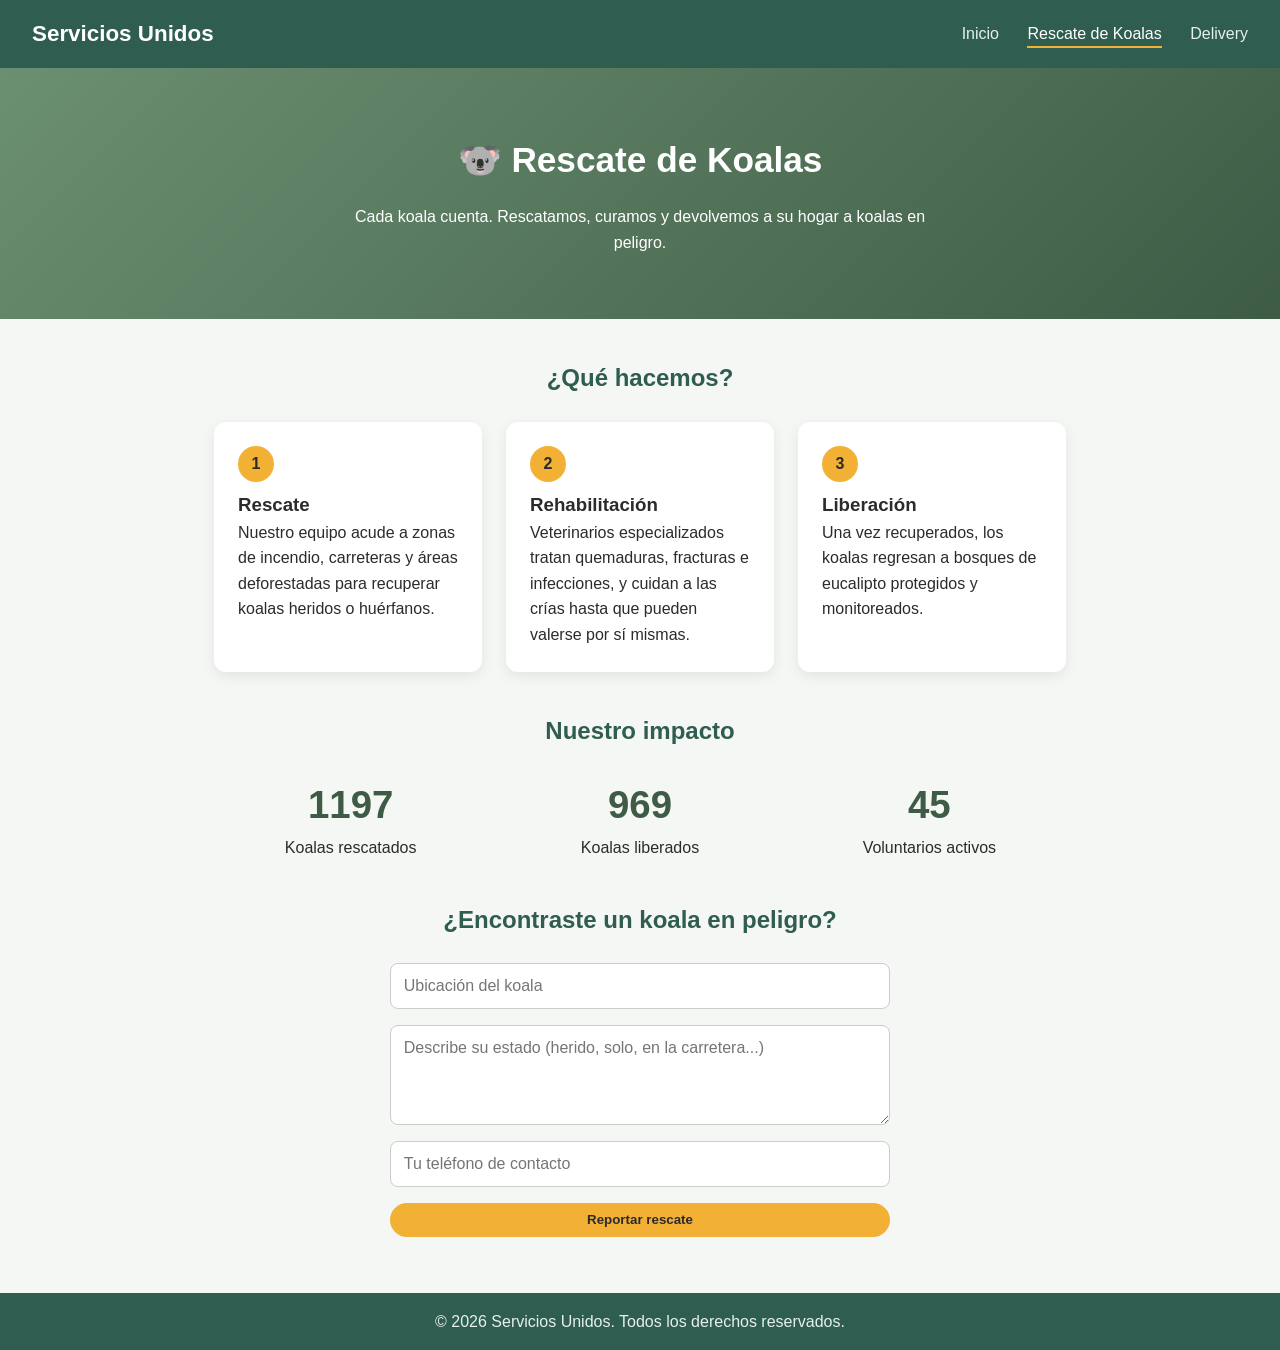
==== servicio1.html @ bf9264ad "Servicio 1: Rescate de Koalas" ====
<!DOCTYPE html>
<html lang="es">
<head>
  <meta charset="UTF-8">
  <meta name="viewport" content="width=device-width, initial-scale=1.0">
  <title>Rescate de Koalas | Servicios Unidos</title>
  <link rel="stylesheet" href="style.css">
  <link rel="stylesheet" href="servicio1.css">
</head>
<body>
  <header class="header">
    <a href="index.html" class="logo">Servicios Unidos</a>
    <button class="menu-toggle" id="menuToggle" aria-label="Abrir menú">☰</button>
    <nav class="nav" id="nav">
      <a href="index.html">Inicio</a>
      <a href="servicio1.html" class="active">Rescate de Koalas</a>
      <a href="servicio2.html">Delivery</a>
    </nav>
  </header>

  <main>
    <section class="hero hero-koala">
      <h1>🐨 Rescate de Koalas</h1>
      <p>Cada koala cuenta. Rescatamos, curamos y devolvemos a su hogar a koalas en peligro.</p>
    </section>

    <section class="contenido">
      <h2>¿Qué hacemos?</h2>
      <div class="pasos">
        <div class="paso">
          <span>1</span>
          <h3>Rescate</h3>
          <p>Nuestro equipo acude a zonas de incendio, carreteras y áreas deforestadas para recuperar koalas heridos o huérfanos.</p>
        </div>
        <div class="paso">
          <span>2</span>
          <h3>Rehabilitación</h3>
          <p>Veterinarios especializados tratan quemaduras, fracturas e infecciones, y cuidan a las crías hasta que pueden valerse por sí mismas.</p>
        </div>
        <div class="paso">
          <span>3</span>
          <h3>Liberación</h3>
          <p>Una vez recuperados, los koalas regresan a bosques de eucalipto protegidos y monitoreados.</p>
        </div>
      </div>

      <h2>Nuestro impacto</h2>
      <div class="estadisticas">
        <div><strong class="contador" data-meta="1250">0</strong><p>Koalas rescatados</p></div>
        <div><strong class="contador" data-meta="980">0</strong><p>Koalas liberados</p></div>
        <div><strong class="contador" data-meta="45">0</strong><p>Voluntarios activos</p></div>
      </div>

      <h2>¿Encontraste un koala en peligro?</h2>
      <form class="formulario" id="formKoala">
        <input type="text" id="ubicacion" placeholder="Ubicación del koala" required>
        <textarea id="estado" placeholder="Describe su estado (herido, solo, en la carretera...)" required></textarea>
        <input type="tel" id="telefono" placeholder="Tu teléfono de contacto" required>
        <button type="submit" class="btn">Reportar rescate</button>
        <p class="mensaje" id="mensajeKoala"></p>
      </form>
    </section>
  </main>

  <footer class="footer">
    <p>&copy; <span id="year"></span> Servicios Unidos. Todos los derechos reservados.</p>
  </footer>

  <script src="script.js"></script>
  <script src="servicio1.js"></script>
</body>
</html>
---- style.css ----
* {
  margin: 0;
  padding: 0;
  box-sizing: border-box;
}

body {
  font-family: "Segoe UI", Arial, sans-serif;
  background: #f5f7f4;
  color: #2b2b2b;
  line-height: 1.6;
  display: flex;
  flex-direction: column;
  min-height: 100vh;
}

main {
  flex: 1;
}

/* ---------- Menú ---------- */
.header {
  background: #2f5d50;
  color: #fff;
  display: flex;
  align-items: center;
  justify-content: space-between;
  padding: 1rem 2rem;
  position: sticky;
  top: 0;
  z-index: 10;
}

.logo {
  color: #fff;
  font-size: 1.4rem;
  font-weight: bold;
  text-decoration: none;
}

.nav a {
  color: #e6f0ec;
  text-decoration: none;
  margin-left: 1.5rem;
  padding-bottom: 4px;
}

.nav a:hover,
.nav a.active {
  color: #fff;
  border-bottom: 2px solid #f2b134;
}

.menu-toggle {
  display: none;
  background: none;
  border: none;
  color: #fff;
  font-size: 1.6rem;
  cursor: pointer;
}

/* ---------- Portada ---------- */
.hero {
  text-align: center;
  padding: 4rem 1.5rem;
  background: linear-gradient(135deg, #3f7d6b, #2f5d50);
  color: #fff;
}

.hero h1 {
  font-size: 2.2rem;
  margin-bottom: 1rem;
}

.hero p {
  max-width: 600px;
  margin: 0 auto;
}

/* ---------- Tarjetas de servicios ---------- */
.servicios {
  display: grid;
  grid-template-columns: repeat(auto-fit, minmax(260px, 1fr));
  gap: 2rem;
  max-width: 900px;
  margin: 3rem auto;
  padding: 0 1.5rem;
}

.card {
  background: #fff;
  border-radius: 12px;
  padding: 2rem;
  text-align: center;
  box-shadow: 0 4px 14px rgba(0, 0, 0, 0.08);
  transition: transform 0.2s;
}

.card:hover {
  transform: translateY(-5px);
}

.card-icon {
  font-size: 3rem;
  margin-bottom: 0.5rem;
}

.card h2 {
  color: #2f5d50;
  margin-bottom: 0.8rem;
}

.card p {
  margin-bottom: 1.5rem;
}

.btn {
  display: inline-block;
  background: #f2b134;
  color: #2b2b2b;
  padding: 0.6rem 1.4rem;
  border-radius: 25px;
  text-decoration: none;
  font-weight: bold;
  border: none;
  cursor: pointer;
}

.btn:hover {
  background: #e09d1c;
}

/* ---------- Footer ---------- */
.footer {
  background: #2f5d50;
  color: #e6f0ec;
  text-align: center;
  padding: 1rem;
}

/* ---------- Responsive ---------- */
@media (max-width: 700px) {
  .menu-toggle {
    display: block;
  }

  .nav {
    display: none;
    position: absolute;
    top: 100%;
    left: 0;
    right: 0;
    background: #2f5d50;
    flex-direction: column;
    padding: 1rem 2rem;
  }

  .nav.open {
    display: flex;
  }

  .nav a {
    margin: 0.5rem 0;
  }
}
---- servicio1.css ----
/* Estilos propios del servicio 1: Rescate de Koalas */
.hero-koala {
  background: linear-gradient(135deg, #6b8f71, #3e5c45);
}

.contenido {
  max-width: 900px;
  margin: 2.5rem auto;
  padding: 0 1.5rem;
}

.contenido h2 {
  color: #2f5d50;
  text-align: center;
  margin: 2.5rem 0 1.5rem;
}

.pasos {
  display: grid;
  grid-template-columns: repeat(auto-fit, minmax(220px, 1fr));
  gap: 1.5rem;
}

.paso {
  background: #fff;
  border-radius: 12px;
  padding: 1.5rem;
  box-shadow: 0 4px 14px rgba(0, 0, 0, 0.08);
}

.paso span {
  display: inline-block;
  width: 36px;
  height: 36px;
  line-height: 36px;
  text-align: center;
  border-radius: 50%;
  background: #f2b134;
  font-weight: bold;
  margin-bottom: 0.5rem;
}

.estadisticas {
  display: grid;
  grid-template-columns: repeat(auto-fit, minmax(160px, 1fr));
  gap: 1rem;
  text-align: center;
}

.estadisticas strong {
  font-size: 2.4rem;
  color: #3e5c45;
}

.formulario {
  display: flex;
  flex-direction: column;
  gap: 1rem;
  max-width: 500px;
  margin: 0 auto;
}

.formulario input,
.formulario textarea {
  padding: 0.8rem;
  border: 1px solid #ccc;
  border-radius: 8px;
  font-family: inherit;
  font-size: 1rem;
}

.formulario textarea {
  min-height: 100px;
  resize: vertical;
}

.mensaje {
  text-align: center;
  font-weight: bold;
  color: #2f7d32;
}
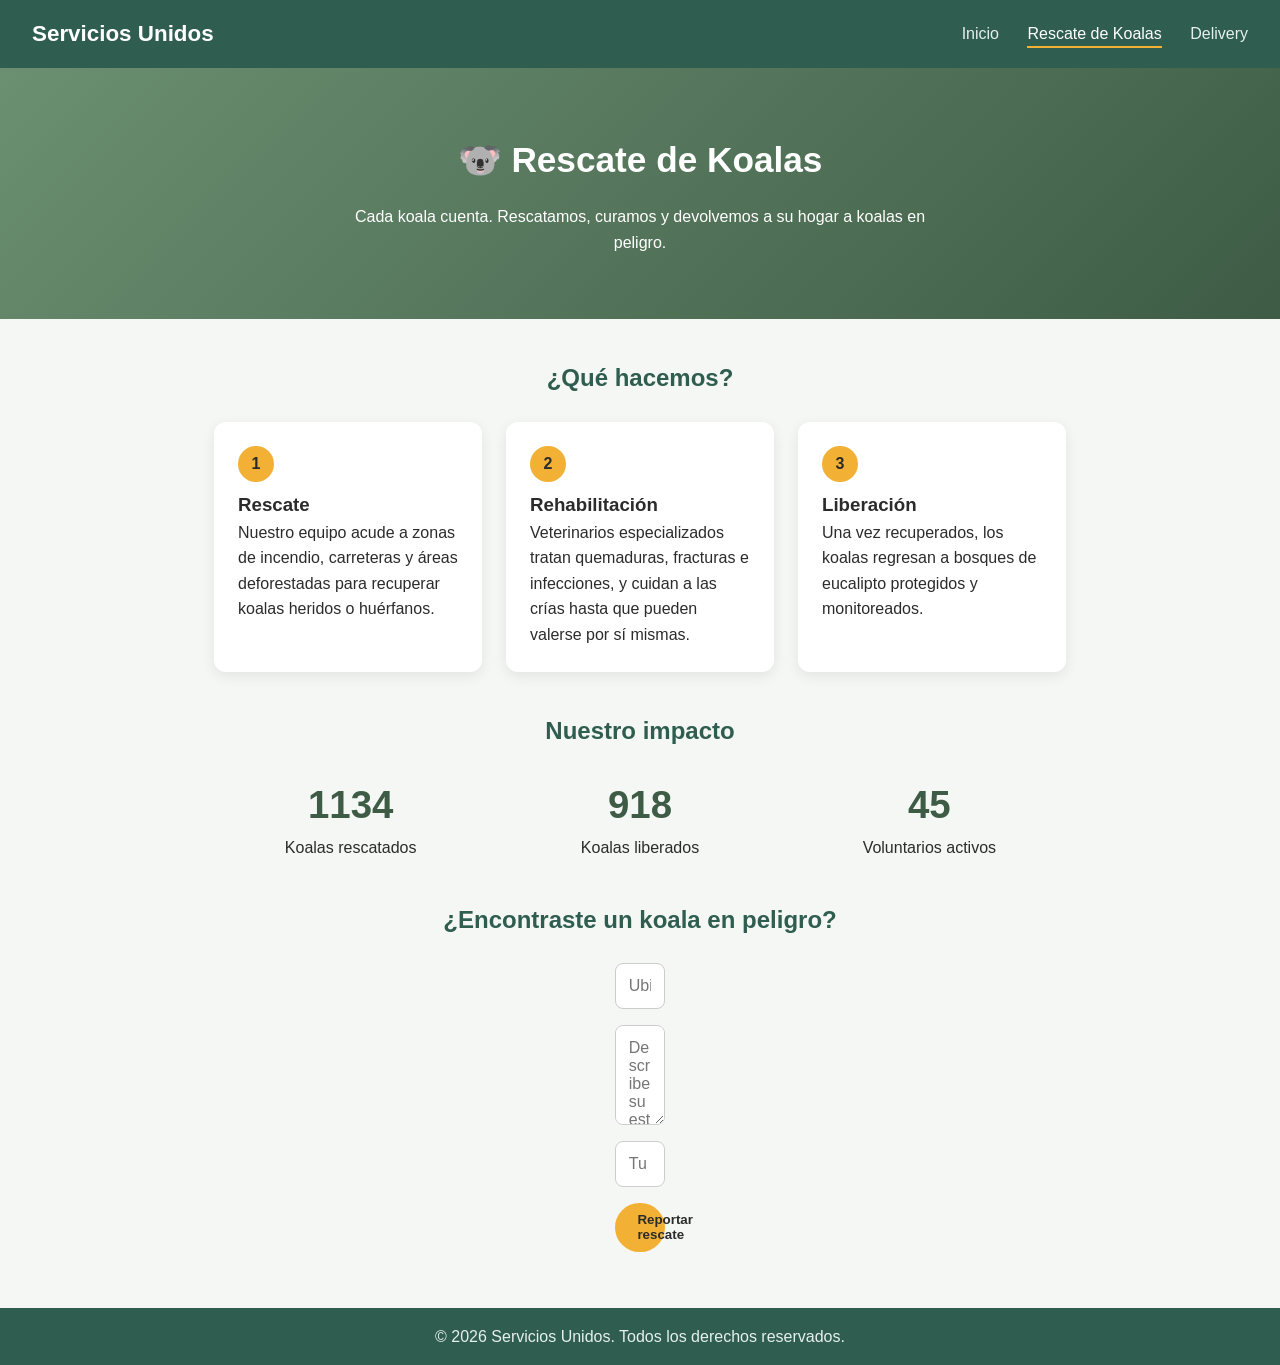
==== commit 5d1f4de4: "Actualizar servicio 1" ====
--- a/servicio1.html
+++ b/servicio1.html
@@ -3,7 +3,7 @@
 <head>
   <meta charset="UTF-8">
   <meta name="viewport" content="width=device-width, initial-scale=1.0">
-  <title>Rescate de Koalas | Servicios Unidos</title>
+  <title>Rescate de Koalas | Servicios Unidoss</title>
   <link rel="stylesheet" href="style.css">
   <link rel="stylesheet" href="servicio1.css">
 </head>
--- a/servicio1.css
+++ b/servicio1.css
@@ -56,7 +56,7 @@
   display: flex;
   flex-direction: column;
   gap: 1rem;
-  max-width: 500px;
+  max-width: 50px;
   margin: 0 auto;
 }
 
